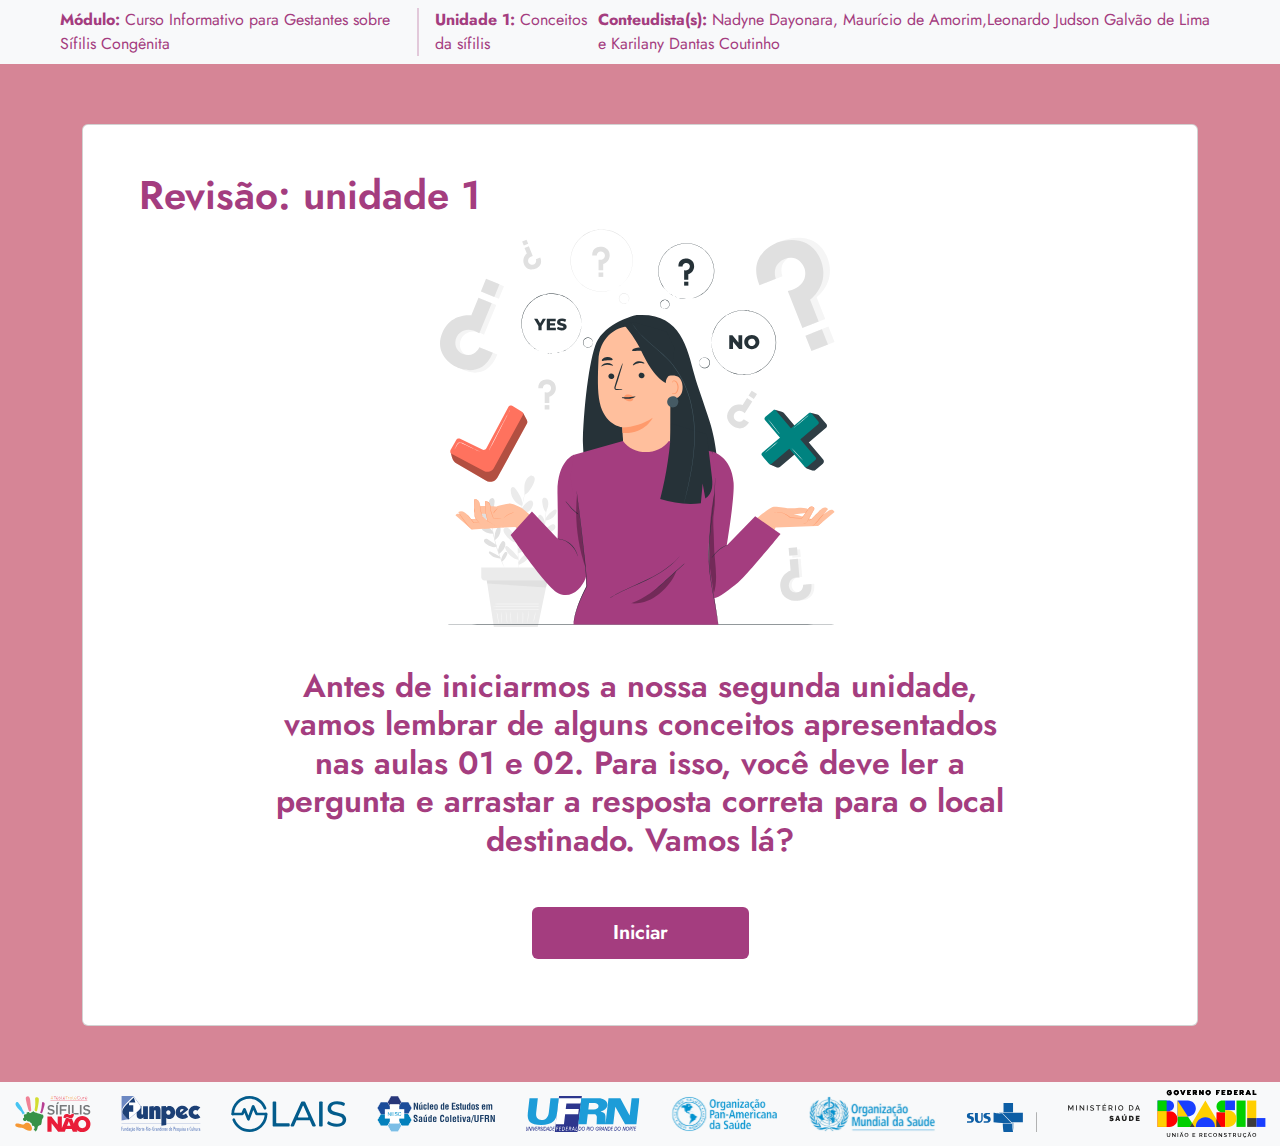
==== index.html @ 6b5393c3 "versao web" ====
<!DOCTYPE html>
<html lang="en">

<head>
    <meta charset="UTF-8">
    <meta http-equiv="X-UA-Compatible" content="IE=edge">
    <meta name="viewport" content="width=device-width, initial-scale=1.0">
    <title>Curso Informativo para Gestantes sobre Sífilis Congênita</title>
    <link rel="icon" type="image/x-icon" href="/imgs/favicon.svg">
    <link rel="stylesheet" href="css/bootstrap.min.css">
    <link rel="stylesheet" href="style.css">
</head>

<body>
    <nav class="navbar navbar-expand-lg bg-light d-none d-sm-block px-5">
        <div class="container-fluid">
            <div class="navbar-collapse" id="navbarSupportedContent">
                <ul class="navbar-nav me-auto">
                    <li class="nav-item" href="#">
                        <strong>Módulo:</strong> Curso Informativo para Gestantes sobre Sífilis Congênita
                    </li>
                    <li class="vr mx-3"></li>
                    <li class="nav-item">
                        <strong>Unidade 1:</strong> Conceitos da sífilis
                    </li>
                </ul>
                <ul class="navbar-nav">
                    <li class="nav-item">
                        <strong>Conteudista(s):</strong> Nadyne Dayonara, Maurício de Amorim,Leonardo Judson Galvão de
                        Lima e
                        Karilany Dantas Coutinho
                    </li>
                </ul>
            </div>
        </div>
    </nav>
    <nav class="navbar navbar-expand-lg bg-light d-sm-none">
        <div class="container-fluid">
            <div class="navbar-collapse" id="navbarSupportedContent">
                <ul class="navbar-nav me-auto">
                    <span class="nav-item" href="#">
                        <strong>Módulo:</strong> Curso Informativo para Gestantes sobre Sífilis Congênita
                        <div class="vr"></div>
                        <strong>Unidade 1:</strong> Conceitos da sífilis
                    </span>
                </ul>
            </div>
        </div>
    </nav>
    <div id="okModal" class="modal ok-modal" tabindex="-1" aria-hidden="true">
        <div class="modal-dialog modal-dialog-centered">
            <div class="modal-content">
                <div class="modal-header">
                    <h5 class="modal-title">
                        Resposta correta
                    </h5>
                    <button type="button" class="btn-close btn-close-white" data-bs-dismiss="modal"
                        aria-label="Close"></button>
                </div>
                <div class="modal-body">
                    <p>
                        
                    </p>
                </div>
                <div class="modal-footer">
                    <button type="button" class="btn btn-primary" data-bs-dismiss="modal">Continuar</button>
                </div>
            </div>
        </div>
    </div>
    <div id="notokModal" class="modal notok-modal" tabindex="-1" aria-hidden="true">
        <div class="modal-dialog modal-dialog-centered">
            <div class="modal-content">
                <div class="modal-header">
                    <h5 class="modal-title">
                        Resposta errada
                    </h5>
                    <button type="button" class="btn-close btn-close-white" data-bs-dismiss="modal"
                        aria-label="Close"></button>
                </div>
                <div class="modal-body">
                    <p>
                        
                    </p>
                </div>
                <div class="modal-footer">
                    <button type="button" data-bs-dismiss="modal" class="btn btn-primary">Voltar</button>
                </div>
            </div>
        </div>
    </div>
    <div class="container">
        <div class="card card-inicio">
            <div class="card-body">
                <h1 class="card-title">
                    Revisão: unidade 1
                </h1>
                <div class="d-flex flex-column align-items-center justify-content-center">
                    <img class="img-fluid" src="imgs/duvida.svg" alt="">
                    <h2 class="text-center w-75">
                        Antes de iniciarmos a nossa segunda unidade, vamos lembrar de alguns conceitos apresentados nas
                        aulas 01 e 02. Para isso, você deve ler a pergunta e arrastar a resposta correta para o local
                        destinado. Vamos lá?
                    </h2>
                    <button class="btn btn-start">
                        Iniciar
                    </button>
                </div>
            </div>
        </div>
        <div class="card card-parabens" style="display: none;">
            <div class="card-body">
                <h1 class="card-title">
                    Revisão: unidade 1
                </h1>
                <div class="inicio d-flex flex-column align-items-center justify-content-center">
                    <img class="img-fluid" src="imgs/parabens.svg" alt="">
                    <h2 class="text-center w-75">
                        Parabéns! Você concluiu o quiz da unidade 1!
                    </h2>
                    <button class="btn btn-end">
                        Ir para a atividade seguinte
                    </button>
                </div>
            </div>
        </div>
    </div>

    <nav class="navbar navbar-expand-lg bg-light d-sm-none">
        <div class="container-fluid">
            <div class="navbar-collapse" id="navbarSupportedContent">
                <ul class="navbar-nav me-auto">
                    <span class="nav-item" href="#">
                        <strong>Conteudista(s):</strong> Nadyne Dayonara, Maurício de Amorim,Leonardo Judson Galvão de
                        Lima e
                        Karilany Dantas Coutinho
                    </span>
                </ul>
            </div>
        </div>
    </nav>

    <footer>
        <div class="navbar navbar-expand-lg bg-light">
            <div class="d-flex w-100 align-content-center justify-content-center">
                <img class="img-fluid" src="imgs/logos.svg" alt="">
            </div>
        </div>
    </footer>
    <script src="https://code.jquery.com/jquery-3.6.4.js"
        integrity="sha256-a9jBBRygX1Bh5lt8GZjXDzyOB+bWve9EiO7tROUtj/E=" crossorigin="anonymous"></script>
    <script src="js/bootstrap.bundle.min.js"></script>
    <script src="index.js"></script>
    <script src="script.js"></script>
</body>

</html>
---- style.css ----
@import url("https://fonts.googleapis.com/css2?family=Jost:ital,wght@0,100;0,200;0,300;0,400;0,500;0,600;0,700;0,800;0,900;1,100;1,200;1,300;1,400;1,500;1,600;1,700;1,800;1,900&display=swap");
* {
  font-family: "Jost", sans-serif;
  color: #a43d7f;
}

.vr {
  border: 1px solid #a43d7f;
}

h1,
h2 {
  font-weight: 600;
}

footer {
  margin-top: auto;
}

body {
  background-color: #d68596;
  min-height: 100vh;
  display: flex;
  flex-direction: column;
}
body .card {
  margin-top: 60px;
  margin-bottom: 56px;
  padding: 30px 40px 50px;
  min-height: calc(100vh - 220px);
}
body .card .btn-next,
body .card .btn-start,
body .card .btn-end {
  background-color: #a43d7f;
  color: white;
  font-size: 20px;
  font-weight: 600;
  padding: 10px 80px;
}
body .card .card-text p {
  font-size: 20px;
  font-weight: 500;
  margin: 0;
}
body .card .question .card-title {
  background-color: #ffdfe6;
  padding: 50px 100px;
  border-radius: 8px;
}
body .card .question .btn-option {
  border: 1px solid #a43d7f;
  width: 100%;
  font-weight: 700;
  color: #a43d7f;
  margin: 10px 0;
}

.card-inicio h2,
.card-parabens h2 {
  padding: 40px 0;
}

.modal h5 {
  color: white;
  font-weight: 600;
}
.modal .modal-body,
.modal .btn {
  font-size: 18px;
  font-weight: 500;
}

.ok-modal .modal-header,
.ok-modal .btn {
  background-color: #178545;
}
.ok-modal .modal-body p {
  color: #178545;
}

.notok-modal .modal-header,
.notok-modal .btn {
  background-color: #b82e2d;
}
.notok-modal .modal-body p {
  color: #b82e2d;
}

.numero-questao {
  padding: 12px;
  background-color: #ffdfe6;
  border-radius: 4px;
  height: 48px;
}

@media screen and (max-width: 600px) {
  .card {
    padding: 0px !important;
  }
  .card .numero-questao {
    background-color: transparent;
    padding: 0;
  }
  .card h1,
  .card h2 {
    font-size: 16px;
    width: 100% !important;
  }
  .card .question {
    padding: 0 !important;
    margin: 0 !important;
    width: 100% !important;
  }
  .card .question .card-title {
    padding: 50px !important;
  }
  .card .question p {
    font-size: 16px !important;
  }
  .card .btn {
    font-size: 16px !important;
    padding: 10px !important;
    width: 100%;
  }
  .card-inicio img {
    width: 50%;
  }
}

/*# sourceMappingURL=style.css.map */
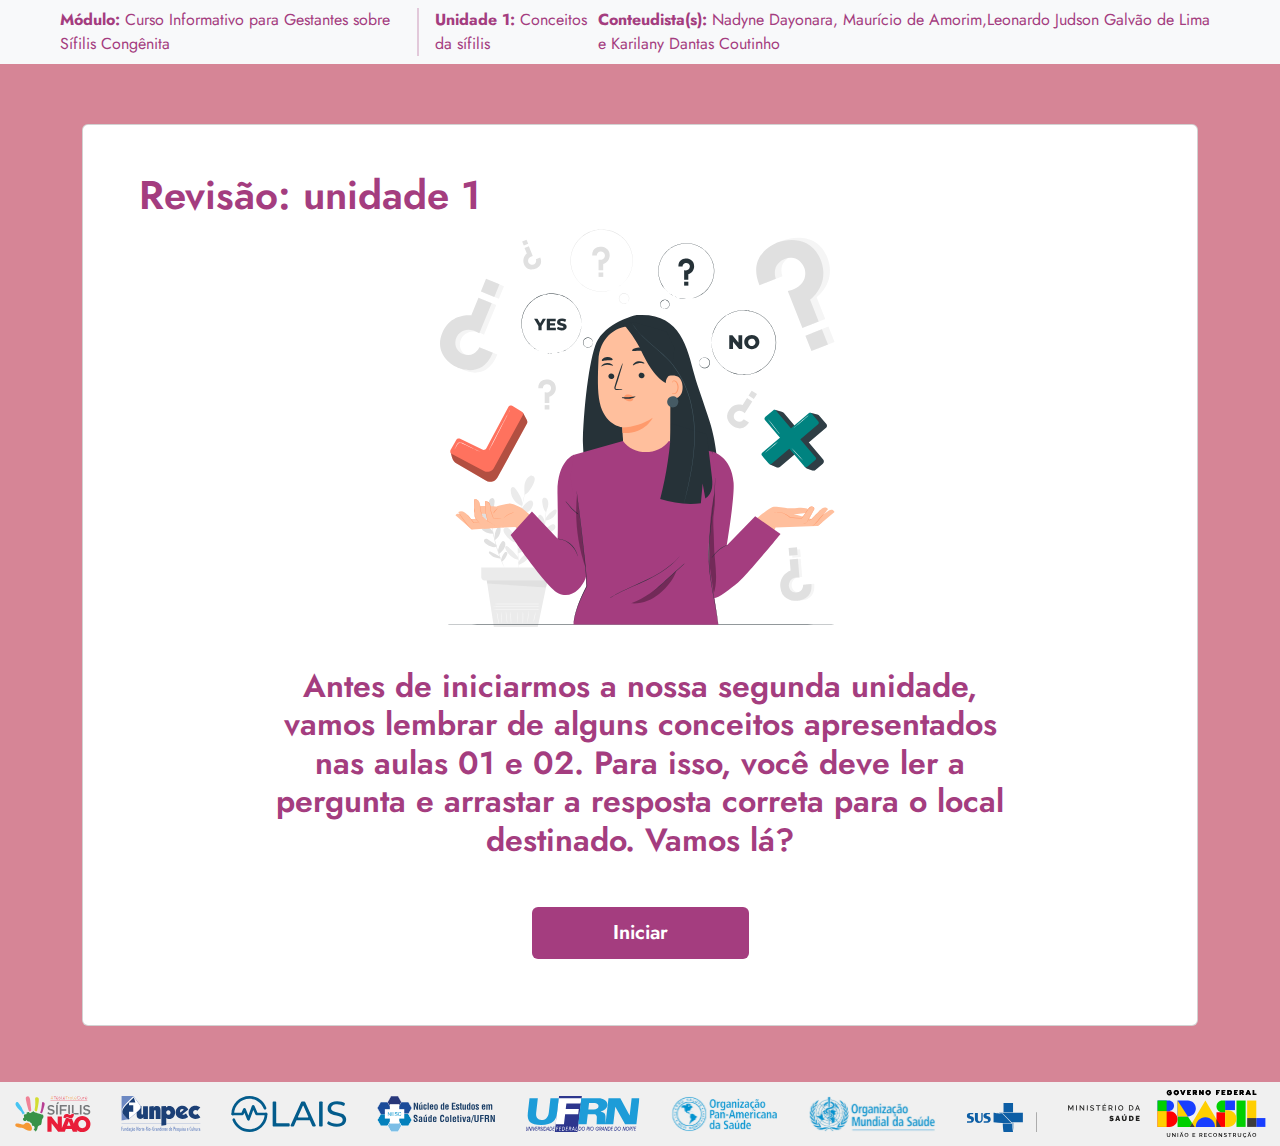
==== commit 276bead1: "commit logos" ====
--- a/index.html
+++ b/index.html
@@ -142,8 +142,11 @@
 
     <footer>
         <div class="navbar navbar-expand-lg bg-light">
-            <div class="d-flex w-100 align-content-center justify-content-center">
+            <div class="d-none d-sm-flex w-100 align-content-center justify-content-center">
                 <img class="img-fluid" src="imgs/logos.svg" alt="">
+            </div>
+            <div class="d-flex d-sm-none w-100 align-content-center justify-content-center">
+                <img class="img-fluid px-5 py-3" src="imgs/logos-mobile.svg" alt="">
             </div>
         </div>
     </footer>
--- a/style.css
+++ b/style.css
@@ -15,6 +15,9 @@
 
 footer {
   margin-top: auto;
+}
+footer .navbar {
+  background-color: #F0F0F0 !important;
 }
 
 body {
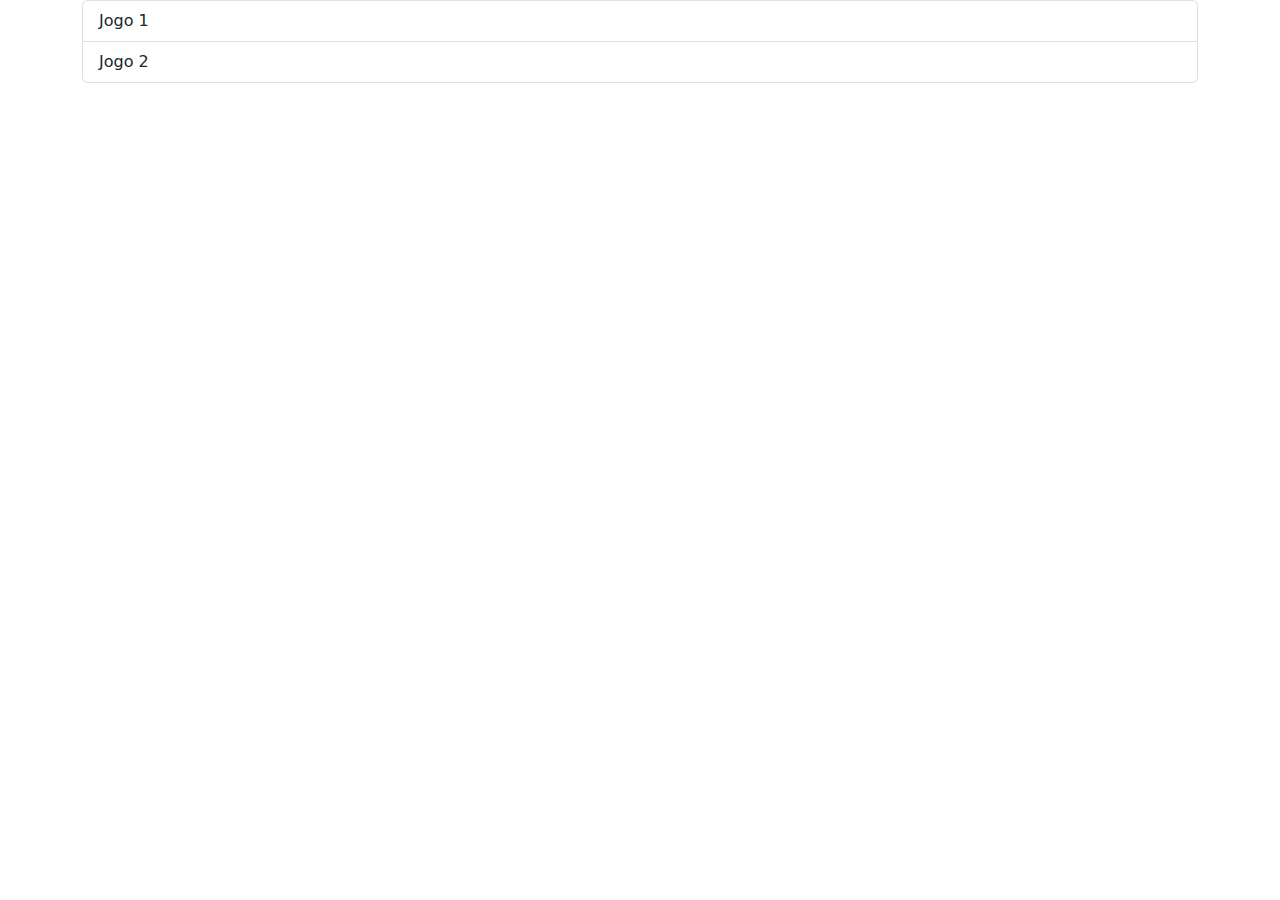
==== commit 766aa447: "Corrigindo pontos da revisao de 13 de abril de 2023." ====
--- a/index.html
+++ b/index.html
@@ -5,156 +5,25 @@
     <meta charset="UTF-8">
     <meta http-equiv="X-UA-Compatible" content="IE=edge">
     <meta name="viewport" content="width=device-width, initial-scale=1.0">
-    <title>Curso Informativo para Gestantes sobre Sífilis Congênita</title>
-    <link rel="icon" type="image/x-icon" href="/imgs/favicon.svg">
+    <title>Document</title>
     <link rel="stylesheet" href="css/bootstrap.min.css">
-    <link rel="stylesheet" href="style.css">
 </head>
 
 <body>
-    <nav class="navbar navbar-expand-lg bg-light d-none d-sm-block px-5">
-        <div class="container-fluid">
-            <div class="navbar-collapse" id="navbarSupportedContent">
-                <ul class="navbar-nav me-auto">
-                    <li class="nav-item" href="#">
-                        <strong>Módulo:</strong> Curso Informativo para Gestantes sobre Sífilis Congênita
-                    </li>
-                    <li class="vr mx-3"></li>
-                    <li class="nav-item">
-                        <strong>Unidade 1:</strong> Conceitos da sífilis
-                    </li>
-                </ul>
-                <ul class="navbar-nav">
-                    <li class="nav-item">
-                        <strong>Conteudista(s):</strong> Nadyne Dayonara, Maurício de Amorim,Leonardo Judson Galvão de
-                        Lima e
-                        Karilany Dantas Coutinho
-                    </li>
-                </ul>
-            </div>
-        </div>
-    </nav>
-    <nav class="navbar navbar-expand-lg bg-light d-sm-none">
-        <div class="container-fluid">
-            <div class="navbar-collapse" id="navbarSupportedContent">
-                <ul class="navbar-nav me-auto">
-                    <span class="nav-item" href="#">
-                        <strong>Módulo:</strong> Curso Informativo para Gestantes sobre Sífilis Congênita
-                        <div class="vr"></div>
-                        <strong>Unidade 1:</strong> Conceitos da sífilis
-                    </span>
-                </ul>
-            </div>
-        </div>
-    </nav>
-    <div id="okModal" class="modal ok-modal" tabindex="-1" aria-hidden="true">
-        <div class="modal-dialog modal-dialog-centered">
-            <div class="modal-content">
-                <div class="modal-header">
-                    <h5 class="modal-title">
-                        Resposta correta
-                    </h5>
-                    <button type="button" class="btn-close btn-close-white" data-bs-dismiss="modal"
-                        aria-label="Close"></button>
-                </div>
-                <div class="modal-body">
-                    <p>
-                        
-                    </p>
-                </div>
-                <div class="modal-footer">
-                    <button type="button" class="btn btn-primary" data-bs-dismiss="modal">Continuar</button>
-                </div>
-            </div>
-        </div>
-    </div>
-    <div id="notokModal" class="modal notok-modal" tabindex="-1" aria-hidden="true">
-        <div class="modal-dialog modal-dialog-centered">
-            <div class="modal-content">
-                <div class="modal-header">
-                    <h5 class="modal-title">
-                        Resposta errada
-                    </h5>
-                    <button type="button" class="btn-close btn-close-white" data-bs-dismiss="modal"
-                        aria-label="Close"></button>
-                </div>
-                <div class="modal-body">
-                    <p>
-                        
-                    </p>
-                </div>
-                <div class="modal-footer">
-                    <button type="button" data-bs-dismiss="modal" class="btn btn-primary">Voltar</button>
-                </div>
-            </div>
-        </div>
-    </div>
     <div class="container">
-        <div class="card card-inicio">
-            <div class="card-body">
-                <h1 class="card-title">
-                    Revisão: unidade 1
-                </h1>
-                <div class="d-flex flex-column align-items-center justify-content-center">
-                    <img class="img-fluid" src="imgs/duvida.svg" alt="">
-                    <h2 class="text-center w-75">
-                        Antes de iniciarmos a nossa segunda unidade, vamos lembrar de alguns conceitos apresentados nas
-                        aulas 01 e 02. Para isso, você deve ler a pergunta e arrastar a resposta correta para o local
-                        destinado. Vamos lá?
-                    </h2>
-                    <button class="btn btn-start">
-                        Iniciar
-                    </button>
-                </div>
-            </div>
-        </div>
-        <div class="card card-parabens" style="display: none;">
-            <div class="card-body">
-                <h1 class="card-title">
-                    Revisão: unidade 1
-                </h1>
-                <div class="inicio d-flex flex-column align-items-center justify-content-center">
-                    <img class="img-fluid" src="imgs/parabens.svg" alt="">
-                    <h2 class="text-center w-75">
-                        Parabéns! Você concluiu o quiz da unidade 1!
-                    </h2>
-                    <button class="btn btn-end">
-                        Ir para a atividade seguinte
-                    </button>
-                </div>
-            </div>
-        </div>
+        <ul class="list-group">
+            <a href="jogo1.html" class="list-group-item">
+                Jogo 1
+            </a>
+            <a href="jogo2.html" class="list-group-item">
+                Jogo 2
+            </a>
+        </ul>
     </div>
 
-    <nav class="navbar navbar-expand-lg bg-light d-sm-none">
-        <div class="container-fluid">
-            <div class="navbar-collapse" id="navbarSupportedContent">
-                <ul class="navbar-nav me-auto">
-                    <span class="nav-item" href="#">
-                        <strong>Conteudista(s):</strong> Nadyne Dayonara, Maurício de Amorim,Leonardo Judson Galvão de
-                        Lima e
-                        Karilany Dantas Coutinho
-                    </span>
-                </ul>
-            </div>
-        </div>
-    </nav>
-
-    <footer>
-        <div class="navbar navbar-expand-lg bg-light">
-            <div class="d-none d-sm-flex w-100 align-content-center justify-content-center">
-                <img class="img-fluid" src="imgs/logos.svg" alt="">
-            </div>
-            <div class="d-flex d-sm-none w-100 align-content-center justify-content-center">
-                <img class="img-fluid px-5 py-3" src="imgs/logos-mobile.svg" alt="">
-            </div>
-        </div>
-    </footer>
     <script src="https://code.jquery.com/jquery-3.6.4.js"
         integrity="sha256-a9jBBRygX1Bh5lt8GZjXDzyOB+bWve9EiO7tROUtj/E=" crossorigin="anonymous"></script>
     <script src="js/bootstrap.bundle.min.js"></script>
-    <script src="index.js"></script>
-    <script src="script.js"></script>
 </body>
 
 </html>